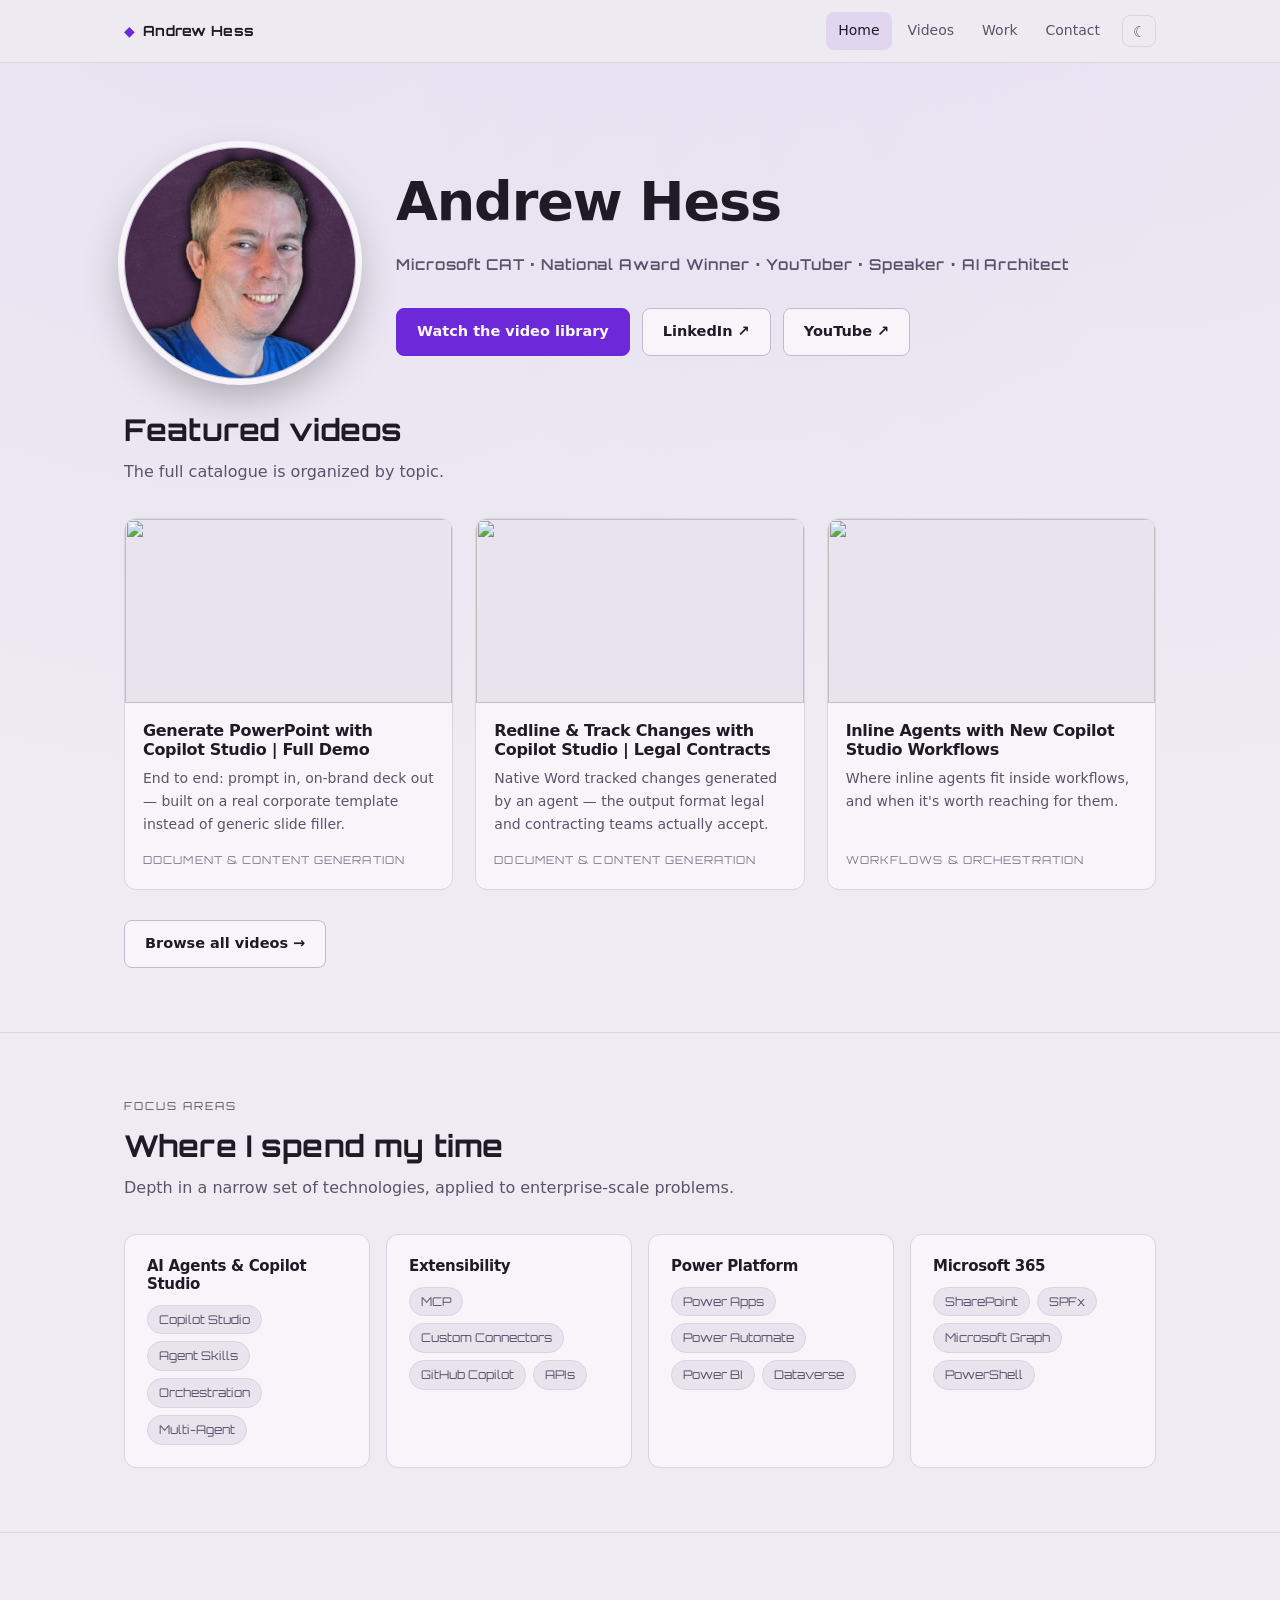
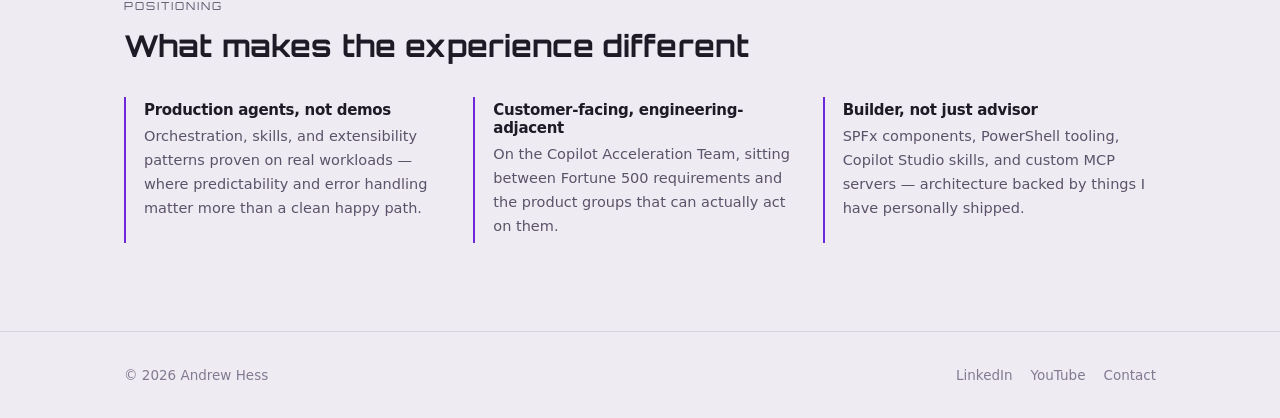
==== index.html @ 70794660 "Initial commit" ====
<!DOCTYPE html>
<html lang="en" data-theme="dark">
<head>
<meta charset="utf-8">
<meta name="viewport" content="width=device-width, initial-scale=1">
<title>Andrew Hess — AI Architect, Microsoft Copilot Acceleration Team</title>
<meta name="description" content="Andrew Hess is an AI Architect (AIA) on the Microsoft Copilot Acceleration Team (CAT), helping Fortune 500 clients design and ship real AI agents on Copilot Studio, M365, and the Power Platform.">
<link rel="preconnect" href="https://fonts.googleapis.com">
<link rel="preconnect" href="https://fonts.gstatic.com" crossorigin>
<link rel="stylesheet" href="https://fonts.googleapis.com/css2?family=Orbitron:wght@400..900&display=swap">
<link rel="stylesheet" href="assets/css/styles.css?v=202608242310">
<link rel="icon" href="data:image/svg+xml,<svg xmlns='http://www.w3.org/2000/svg' viewBox='0 0 32 32'><text y='25' x='3' font-size='24' font-family='monospace' fill='%23a78bfa'>A</text></svg>">
<script src="assets/js/site.js?v=202608242310"></script>
</head>
<body>
<a class="skip-link" href="#main">Skip to content</a>

<header class="site-header">
  <div class="wrap">
    <a class="brand" href="index.html"><span class="brand-mark">&#9670;</span><span class="brand-full">Andrew Hess</span></a>
    <nav class="nav" aria-label="Main">
      <a href="index.html">Home</a>
      <a href="videos.html">Videos</a>
      <a href="work.html">Work</a>
      <a href="contact.html">Contact</a>
      <button class="theme-toggle" type="button" aria-label="Toggle theme">&#9728;</button>
    </nav>
  </div>
</header>

<main id="main">

  <section class="hero">
    <div class="wrap hero-grid">
      <div class="hero-portrait">
        <img src="assets/img/andrew-hess.jpg" width="560" height="560"
             alt="Portrait of Andrew Hess" decoding="async">
      </div>
      <div class="hero-copy">
        <h1>Andrew Hess</h1>
        <p class="org">Microsoft CAT &middot; National Award Winner &middot; YouTuber &middot; Speaker &middot; AI Architect</p>
        <div class="actions">
          <a class="btn btn-primary" href="videos.html">Watch the video library</a>
          <a class="btn" href="https://www.linkedin.com/in/andrewhess123/" target="_blank" rel="noopener noreferrer">LinkedIn &#8599;</a>
          <a class="btn" href="https://www.youtube.com/@andrewhess123" target="_blank" rel="noopener noreferrer">YouTube &#8599;</a>
        </div>
      </div>
    </div>
  </section>

  <section class="section">
    <div class="wrap">
      <div class="section-head">
        <h2>Featured videos</h2>
        <p>The full catalogue is organized by topic.</p>
      </div>
      <div id="featured-videos" data-limit="3" data-pool="10">
        <p class="state">Loading&hellip;</p>
      </div>
      <div class="actions">
        <a class="btn" href="videos.html">Browse all videos &#8594;</a>
      </div>
    </div>
  </section>

  <section class="section">
    <div class="wrap">
      <div class="section-head">
        <p class="eyebrow">Focus areas</p>
        <h2>Where I spend my time</h2>
        <p>Depth in a narrow set of technologies, applied to enterprise-scale problems.</p>
      </div>
      <div class="cap-grid">
        <div class="cap">
          <h3>AI Agents &amp; Copilot Studio</h3>
          <ul>
            <li>Copilot Studio</li>
            <li>Agent Skills</li>
            <li>Orchestration</li>
            <li>Multi-Agent</li>
          </ul>
        </div>
        <div class="cap">
          <h3>Extensibility</h3>
          <ul>
            <li>MCP</li>
            <li>Custom Connectors</li>
            <li>GitHub Copilot</li>
            <li>APIs</li>
          </ul>
        </div>
        <div class="cap">
          <h3>Power Platform</h3>
          <ul>
            <li>Power Apps</li>
            <li>Power Automate</li>
            <li>Power BI</li>
            <li>Dataverse</li>
          </ul>
        </div>
        <div class="cap">
          <h3>Microsoft 365</h3>
          <ul>
            <li>SharePoint</li>
            <li>SPFx</li>
            <li>Microsoft Graph</li>
            <li>PowerShell</li>
          </ul>
        </div>
      </div>
    </div>
  </section>

  <section class="section">
    <div class="wrap">
      <div class="section-head">
        <p class="eyebrow">Positioning</p>
        <h2>What makes the experience different</h2>
      </div>
      <div class="proof">
        <div class="proof-item">
          <h3>Production agents, not demos</h3>
          <p>Orchestration, skills, and extensibility patterns proven on real workloads &mdash; where predictability and error handling matter more than a clean happy path.</p>
        </div>
        <div class="proof-item">
          <h3>Customer-facing, engineering-adjacent</h3>
          <p>On the Copilot Acceleration Team, sitting between Fortune 500 requirements and the product groups that can actually act on them.</p>
        </div>
        <div class="proof-item">
          <h3>Builder, not just advisor</h3>
          <p>SPFx components, PowerShell tooling, Copilot Studio skills, and custom MCP servers &mdash; architecture backed by things I have personally shipped.</p>
        </div>
      </div>
    </div>
  </section>

</main>

<footer class="site-footer">
  <div class="wrap">
    <p>&copy; <span id="year">2026</span> Andrew Hess</p>
    <div class="footer-links">
      <a href="https://www.linkedin.com/in/andrewhess123/" target="_blank" rel="noopener noreferrer">LinkedIn</a>
      <a href="https://www.youtube.com/@andrewhess123" target="_blank" rel="noopener noreferrer">YouTube</a>
      <a href="contact.html">Contact</a>
    </div>
  </div>
</footer>

<script src="assets/js/videos.js?v=202608242310"></script>
</body>
</html>
---- assets/css/styles.css ----
/* ==========================================================================
   Andrew Hess — personal site
   Plain CSS. No build step. Dark-first with a light theme via [data-theme].
   ========================================================================== */

/* ---- Tokens ---- */
:root {
  --bg: #0c0913;
  --bg-tint-a: rgba(139, 92, 246, 0.10);
  --bg-tint-b: rgba(192, 132, 252, 0.06);
  --surface: #16111f;
  --surface-2: #1d1729;
  --border: #2a2238;
  --border-strong: #3a2f4d;
  --text: #ece9f2;
  --text-muted: #a49cb4;
  --text-dim: #776e86;
  --accent: #a78bfa;
  --accent-soft: rgba(167, 139, 250, 0.14);
  --accent-2: #d8b4fe;

  --font-sans: ui-sans-serif, system-ui, -apple-system, "Segoe UI", Roboto,
    "Helvetica Neue", Arial, sans-serif;
  --font-display: "Orbitron", ui-sans-serif, system-ui, "Segoe UI", sans-serif;
  --font-mono: ui-monospace, "Cascadia Mono", "SF Mono", Menlo, Consolas,
    "Liberation Mono", monospace;

  --max-w: 1080px;
  --radius: 12px;
  --radius-sm: 8px;
}

[data-theme="light"] {
  --bg: #eeebf2;
  --bg-tint-a: rgba(124, 58, 237, 0.07);
  --bg-tint-b: rgba(168, 85, 247, 0.05);
  --surface: #f7f5fa;
  --surface-2: #e8e4ee;
  --border: #d9d3e2;
  --border-strong: #c2b9ce;
  --text: #1e1a26;
  --text-muted: #5b5369;
  --text-dim: #837a92;
  --accent: #6d28d9;
  --accent-soft: rgba(109, 40, 217, 0.10);
  --accent-2: #9333ea;
}

/* ---- Base ---- */
*,
*::before,
*::after {
  box-sizing: border-box;
}

html {
  scroll-behavior: smooth;
}

body {
  margin: 0;
  background-color: var(--bg);
  background-image:
    radial-gradient(ellipse 80% 50% at 20% -10%, var(--bg-tint-a), transparent),
    radial-gradient(ellipse 60% 40% at 90% 0%, var(--bg-tint-b), transparent);
  background-repeat: no-repeat;
  color: var(--text);
  font-family: var(--font-sans);
  font-size: 16px;
  line-height: 1.65;
  -webkit-font-smoothing: antialiased;
  text-rendering: optimizeLegibility;
}

img {
  max-width: 100%;
  display: block;
}

a {
  color: var(--accent);
  text-decoration: none;
}

a:hover {
  text-decoration: underline;
}

h1,
h2,
h3 {
  line-height: 1.2;
  letter-spacing: -0.02em;
  margin: 0;
  font-weight: 650;
}

/* Orbitron is a display face — used for section headings and short labels only,
   never for body copy or the name, where its width hurts readability. */
h2 {
  font-family: var(--font-display);
  font-weight: 700;
  letter-spacing: 0.005em;
  line-height: 1.28;
}

p {
  margin: 0;
}

:focus-visible {
  outline: 2px solid var(--accent);
  outline-offset: 3px;
  border-radius: 4px;
}

.wrap {
  width: 100%;
  max-width: var(--max-w);
  margin-inline: auto;
  padding-inline: 24px;
}

.skip-link {
  position: absolute;
  left: -9999px;
}

.skip-link:focus {
  left: 16px;
  top: 16px;
  z-index: 100;
  background: var(--surface);
  border: 1px solid var(--accent);
  padding: 10px 16px;
  border-radius: var(--radius-sm);
}

/* ---- Eyebrow / small caps label ---- */
.eyebrow {
  font-family: var(--font-display);
  font-size: 11px;
  letter-spacing: 0.18em;
  text-transform: uppercase;
  color: var(--accent);
  margin-bottom: 12px;
}

/* ---- Header ---- */
.site-header {
  position: sticky;
  top: 0;
  z-index: 50;
  background: color-mix(in srgb, var(--bg) 88%, transparent);
  backdrop-filter: blur(10px);
  border-bottom: 1px solid var(--border);
}

.site-header .wrap {
  display: flex;
  align-items: center;
  justify-content: space-between;
  gap: 16px;
  height: 62px;
}

.brand {
  font-family: var(--font-display);
  font-weight: 700;
  font-size: 14px;
  letter-spacing: 0.02em;
  color: var(--text);
}

.brand:hover {
  text-decoration: none;
  color: var(--accent);
}

.brand .brand-mark {
  font-family: var(--font-display);
  color: var(--accent);
  margin-right: 8px;
}

.nav {
  display: flex;
  align-items: center;
  gap: 4px;
}

.nav a {
  color: var(--text-muted);
  font-size: 14px;
  padding: 7px 12px;
  border-radius: var(--radius-sm);
}

.nav a:hover {
  color: var(--text);
  background: var(--surface-2);
  text-decoration: none;
}

.nav a[aria-current="page"] {
  color: var(--text);
  background: var(--accent-soft);
}

.theme-toggle {
  margin-left: 6px;
  width: 34px;
  height: 32px;
  display: inline-grid;
  place-items: center;
  font-size: 15px;
  line-height: 1;
  cursor: pointer;
  color: var(--text-muted);
  background: transparent;
  border: 1px solid var(--border);
  border-radius: var(--radius-sm);
}

.theme-toggle:hover {
  color: var(--text);
  border-color: var(--border-strong);
}

/* ---- Hero ---- */
.hero {
  padding: 84px 0 20px;
}

/* The first section after the hero sits tight against it — no divider,
   minimal gap, so the featured content pulls up into view. */
.hero + .section {
  padding-top: 12px;
}

.hero h1 {
  font-size: clamp(34px, 6vw, 54px);
  margin-bottom: 18px;
}

/* Two-column hero: circular portrait on the left, copy to its right. */
.hero-grid {
  display: grid;
  grid-template-columns: auto minmax(0, 1fr);
  align-items: center;
  gap: 40px;
}

.hero-copy {
  min-width: 0;
}

.hero-portrait {
  justify-self: start;
}

.hero-portrait img {
  display: block;
  width: clamp(160px, 20vw, 232px);
  height: auto;
  aspect-ratio: 1 / 1;
  object-fit: cover;
  border-radius: 50%;
  border: 1px solid var(--border-strong);
  box-shadow: 0 0 0 6px var(--surface), 0 18px 40px rgba(0, 0, 0, 0.28);
}

.hero .org {
  font-family: var(--font-display);
  font-size: clamp(12.5px, 1.8vw, 15px);
  color: var(--text-muted);
  font-weight: 600;
  letter-spacing: 0.06em;
  margin-bottom: 26px;
}

.hero .lede {
  font-size: 17px;
  color: var(--text-muted);
  max-width: 62ch;
  margin-bottom: 16px;
}

.hero .lede strong {
  color: var(--text);
  font-weight: 600;
}

/* ---- Buttons ---- */
.actions {
  display: flex;
  flex-wrap: wrap;
  gap: 12px;
  margin-top: 30px;
}

.btn {
  display: inline-flex;
  align-items: center;
  gap: 9px;
  font-size: 14.5px;
  font-weight: 550;
  padding: 11px 20px;
  border-radius: var(--radius-sm);
  border: 1px solid var(--border-strong);
  color: var(--text);
  background: var(--surface);
  transition: border-color 0.18s ease, background 0.18s ease, color 0.18s ease;
}

.btn:hover {
  text-decoration: none;
  border-color: var(--accent);
  color: var(--accent);
}

.btn-primary {
  background: var(--accent);
  border-color: var(--accent);
  color: #150e21;
}

.btn-primary:hover {
  color: #150e21;
  filter: brightness(1.08);
}

[data-theme="light"] .btn-primary {
  color: #faf8fc;
}

[data-theme="light"] .btn-primary:hover {
  color: #faf8fc;
}

/* ---- Sections ---- */
.section {
  padding: 64px 0;
  border-bottom: 1px solid var(--border);
}

.section:last-of-type {
  border-bottom: 0;
}

.section-head {
  margin-bottom: 32px;
  max-width: 68ch;
}

.section-head h2 {
  font-size: clamp(23px, 3.4vw, 30px);
  margin-bottom: 10px;
}

.section-head p {
  color: var(--text-muted);
}

/* ---- Capability grid ---- */
.cap-grid {
  display: grid;
  grid-template-columns: repeat(auto-fit, minmax(240px, 1fr));
  gap: 16px;
}

.cap {
  background: var(--surface);
  border: 1px solid var(--border);
  border-radius: var(--radius);
  padding: 22px;
}

.cap h3 {
  font-size: 15px;
  margin-bottom: 12px;
}

.cap ul {
  margin: 0;
  padding: 0;
  list-style: none;
  display: flex;
  flex-wrap: wrap;
  gap: 7px;
}

.cap li {
  font-family: var(--font-display);
  font-size: 12px;
  color: var(--text-muted);
  background: var(--surface-2);
  border: 1px solid var(--border);
  border-radius: 999px;
  padding: 4px 11px;
}

/* ---- Proof points ---- */
.proof {
  display: grid;
  grid-template-columns: repeat(auto-fit, minmax(220px, 1fr));
  gap: 16px;
}

.proof-item {
  border-left: 2px solid var(--accent);
  padding: 4px 0 4px 18px;
}

.proof-item h3 {
  font-size: 15px;
  margin-bottom: 6px;
}

.proof-item p {
  font-size: 14.5px;
  color: var(--text-muted);
}

/* ---- Video library ---- */
.video-cat {
  margin-bottom: 56px;
}

.video-cat:last-child {
  margin-bottom: 0;
}

.cat-head {
  display: flex;
  align-items: baseline;
  justify-content: space-between;
  gap: 16px;
  flex-wrap: wrap;
  padding-bottom: 12px;
  margin-bottom: 24px;
  border-bottom: 1px solid var(--border);
}

.cat-head h2 {
  font-size: 21px;
}

.cat-head .count {
  font-family: var(--font-display);
  font-size: 12px;
  color: var(--text-dim);
}

.cat-head p {
  flex-basis: 100%;
  color: var(--text-muted);
  font-size: 14.5px;
}

.video-grid {
  display: grid;
  grid-template-columns: repeat(auto-fill, minmax(290px, 1fr));
  gap: 22px;
}

.video-card {
  display: flex;
  flex-direction: column;
  background: var(--surface);
  border: 1px solid var(--border);
  border-radius: var(--radius);
  overflow: hidden;
  color: inherit;
  transition: border-color 0.18s ease, transform 0.18s ease;
}

a.video-card:hover {
  text-decoration: none;
  border-color: var(--accent);
  transform: translateY(-3px);
}

.video-thumb {
  position: relative;
  aspect-ratio: 16 / 9;
  background: var(--surface-2);
  overflow: hidden;
}

.video-thumb img {
  width: 100%;
  height: 100%;
  object-fit: cover;
}

/* placeholder shown when a video has no URL yet */
.video-thumb.is-empty {
  display: grid;
  place-items: center;
  background:
    linear-gradient(135deg, var(--surface-2), var(--surface));
  border-bottom: 1px solid var(--border);
}

.video-thumb.is-empty span {
  font-family: var(--font-display);
  font-size: 11px;
  letter-spacing: 0.14em;
  text-transform: uppercase;
  color: var(--text-dim);
}

.play-badge {
  position: absolute;
  inset: 0;
  display: grid;
  place-items: center;
  background: rgba(18, 10, 28, 0.34);
  opacity: 0;
  transition: opacity 0.18s ease;
}

a.video-card:hover .play-badge {
  opacity: 1;
}

.play-badge span {
  width: 48px;
  height: 48px;
  border-radius: 50%;
  display: grid;
  place-items: center;
  background: var(--accent);
  color: #150e21;
  font-size: 15px;
  padding-left: 3px;
}

.video-body {
  padding: 18px 18px 20px;
  display: flex;
  flex-direction: column;
  gap: 8px;
  flex: 1;
}

.video-body h3 {
  font-size: 16px;
}

.video-body p {
  font-size: 14px;
  color: var(--text-muted);
}

.video-meta {
  margin-top: auto;
  padding-top: 6px;
  font-family: var(--font-display);
  font-size: 11px;
  letter-spacing: 0.1em;
  text-transform: uppercase;
  color: var(--text-dim);
}

.featured-flag {
  color: var(--accent-2);
}

/* ---- Work / projects ---- */
.project-list {
  display: grid;
  gap: 18px;
}

.project {
  background: var(--surface);
  border: 1px solid var(--border);
  border-radius: var(--radius);
  padding: 24px;
}

.project h3 {
  font-size: 17px;
  margin-bottom: 10px;
}

.project p {
  color: var(--text-muted);
  max-width: 78ch;
}

.tags {
  display: flex;
  flex-wrap: wrap;
  gap: 7px;
  margin-top: 14px;
}

.tags span {
  font-family: var(--font-display);
  font-size: 11px;
  color: var(--text-dim);
  border: 1px solid var(--border);
  border-radius: 999px;
  padding: 3px 10px;
}

/* ---- Contact ---- */
.contact-grid {
  display: grid;
  grid-template-columns: repeat(auto-fit, minmax(250px, 1fr));
  gap: 16px;
}

.contact-card {
  display: block;
  background: var(--surface);
  border: 1px solid var(--border);
  border-radius: var(--radius);
  padding: 24px;
  color: inherit;
  transition: border-color 0.18s ease, transform 0.18s ease;
}

a.contact-card:hover {
  text-decoration: none;
  border-color: var(--accent);
  transform: translateY(-3px);
}

.contact-card .label {
  font-family: var(--font-display);
  font-size: 11px;
  letter-spacing: 0.16em;
  text-transform: uppercase;
  color: var(--text-dim);
  margin-bottom: 8px;
}

.contact-card .value {
  font-size: 16px;
  font-weight: 550;
  word-break: break-word;
}

/* ---- Footer ---- */
.site-footer {
  border-top: 1px solid var(--border);
  padding: 32px 0;
  margin-top: 24px;
}

.site-footer .wrap {
  display: flex;
  flex-wrap: wrap;
  gap: 12px;
  align-items: center;
  justify-content: space-between;
}

.site-footer p,
.site-footer a {
  font-size: 13.5px;
  color: var(--text-dim);
}

.footer-links {
  display: flex;
  gap: 18px;
}

/* ---- Loading / empty states ---- */
.state {
  font-family: var(--font-display);
  font-size: 13px;
  color: var(--text-dim);
  padding: 20px 0;
}

/* ---- Motion / responsive ---- */
@media (prefers-reduced-motion: reduce) {
  html {
    scroll-behavior: auto;
  }

  * {
    transition: none !important;
  }
}

@media (max-width: 760px) {
  .hero-grid {
    grid-template-columns: 1fr;
    justify-items: center;
    text-align: center;
    gap: 24px;
  }

  .hero-portrait {
    justify-self: center;
  }

  .hero-copy .actions {
    justify-content: center;
  }
}

@media (max-width: 640px) {
  .hero {
    padding: 56px 0 16px;
  }

  .hero + .section {
    padding-top: 8px;
  }

  .section {
    padding: 48px 0;
  }

  .nav a {
    padding: 7px 9px;
    font-size: 13.5px;
  }

  .brand span.brand-full {
    display: none;
  }
}
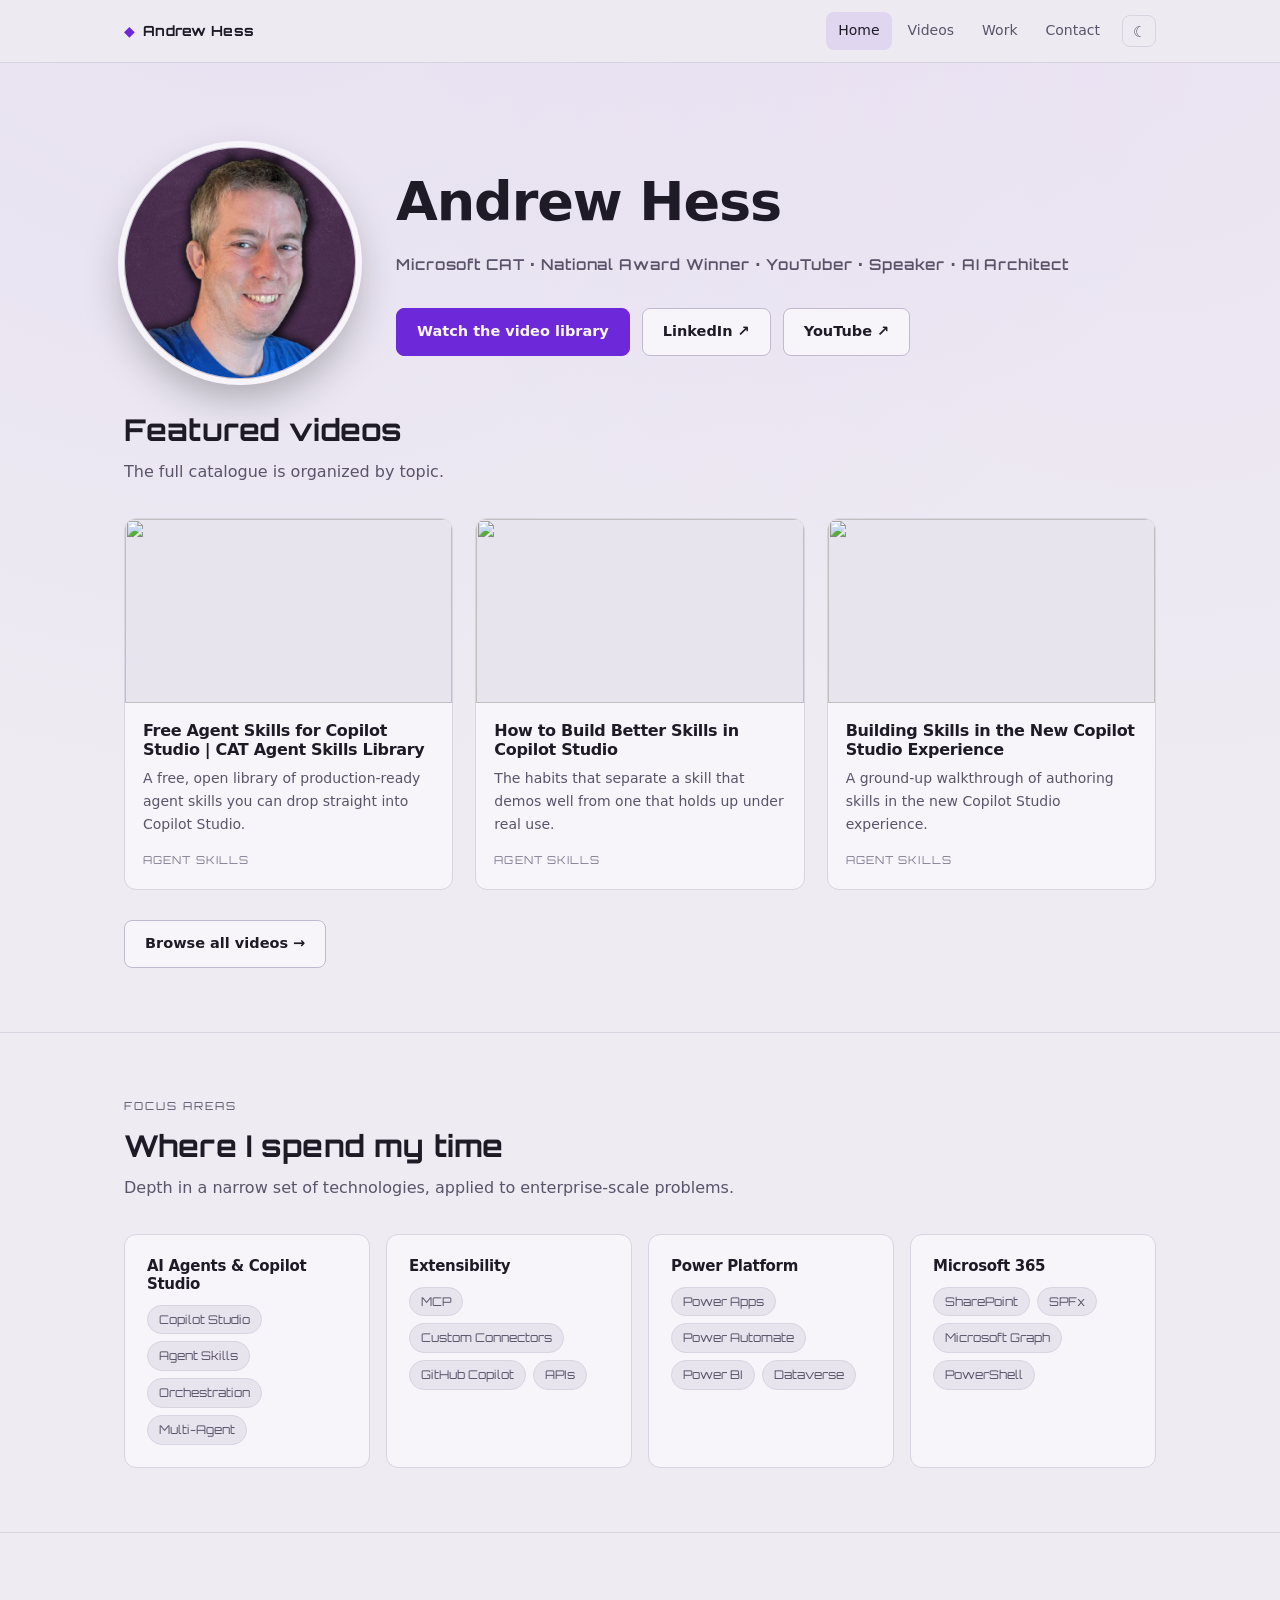
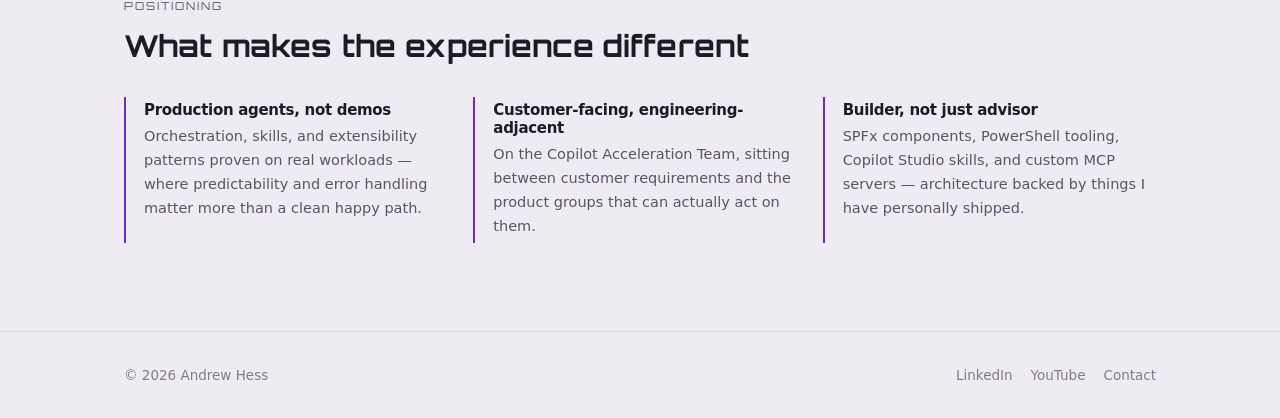
==== commit 3a3fb78d: "Remove Fortune 500 references Co-authored-by: Copilot <223556219+Copilot@users.noreply.github.com>" ====
--- a/index.html
+++ b/index.html
@@ -4,7 +4,7 @@
 <meta charset="utf-8">
 <meta name="viewport" content="width=device-width, initial-scale=1">
 <title>Andrew Hess — AI Architect, Microsoft Copilot Acceleration Team</title>
-<meta name="description" content="Andrew Hess is an AI Architect (AIA) on the Microsoft Copilot Acceleration Team (CAT), helping Fortune 500 clients design and ship real AI agents on Copilot Studio, M365, and the Power Platform.">
+<meta name="description" content="Andrew Hess is an AI Architect (AIA) on the Microsoft Copilot Acceleration Team (CAT), helping clients design and ship real AI agents on Copilot Studio, M365, and the Power Platform.">
 <link rel="preconnect" href="https://fonts.googleapis.com">
 <link rel="preconnect" href="https://fonts.gstatic.com" crossorigin>
 <link rel="stylesheet" href="https://fonts.googleapis.com/css2?family=Orbitron:wght@400..900&display=swap">
@@ -124,7 +124,7 @@
         </div>
         <div class="proof-item">
           <h3>Customer-facing, engineering-adjacent</h3>
-          <p>On the Copilot Acceleration Team, sitting between Fortune 500 requirements and the product groups that can actually act on them.</p>
+          <p>On the Copilot Acceleration Team, sitting between customer requirements and the product groups that can actually act on them.</p>
         </div>
         <div class="proof-item">
           <h3>Builder, not just advisor</h3>
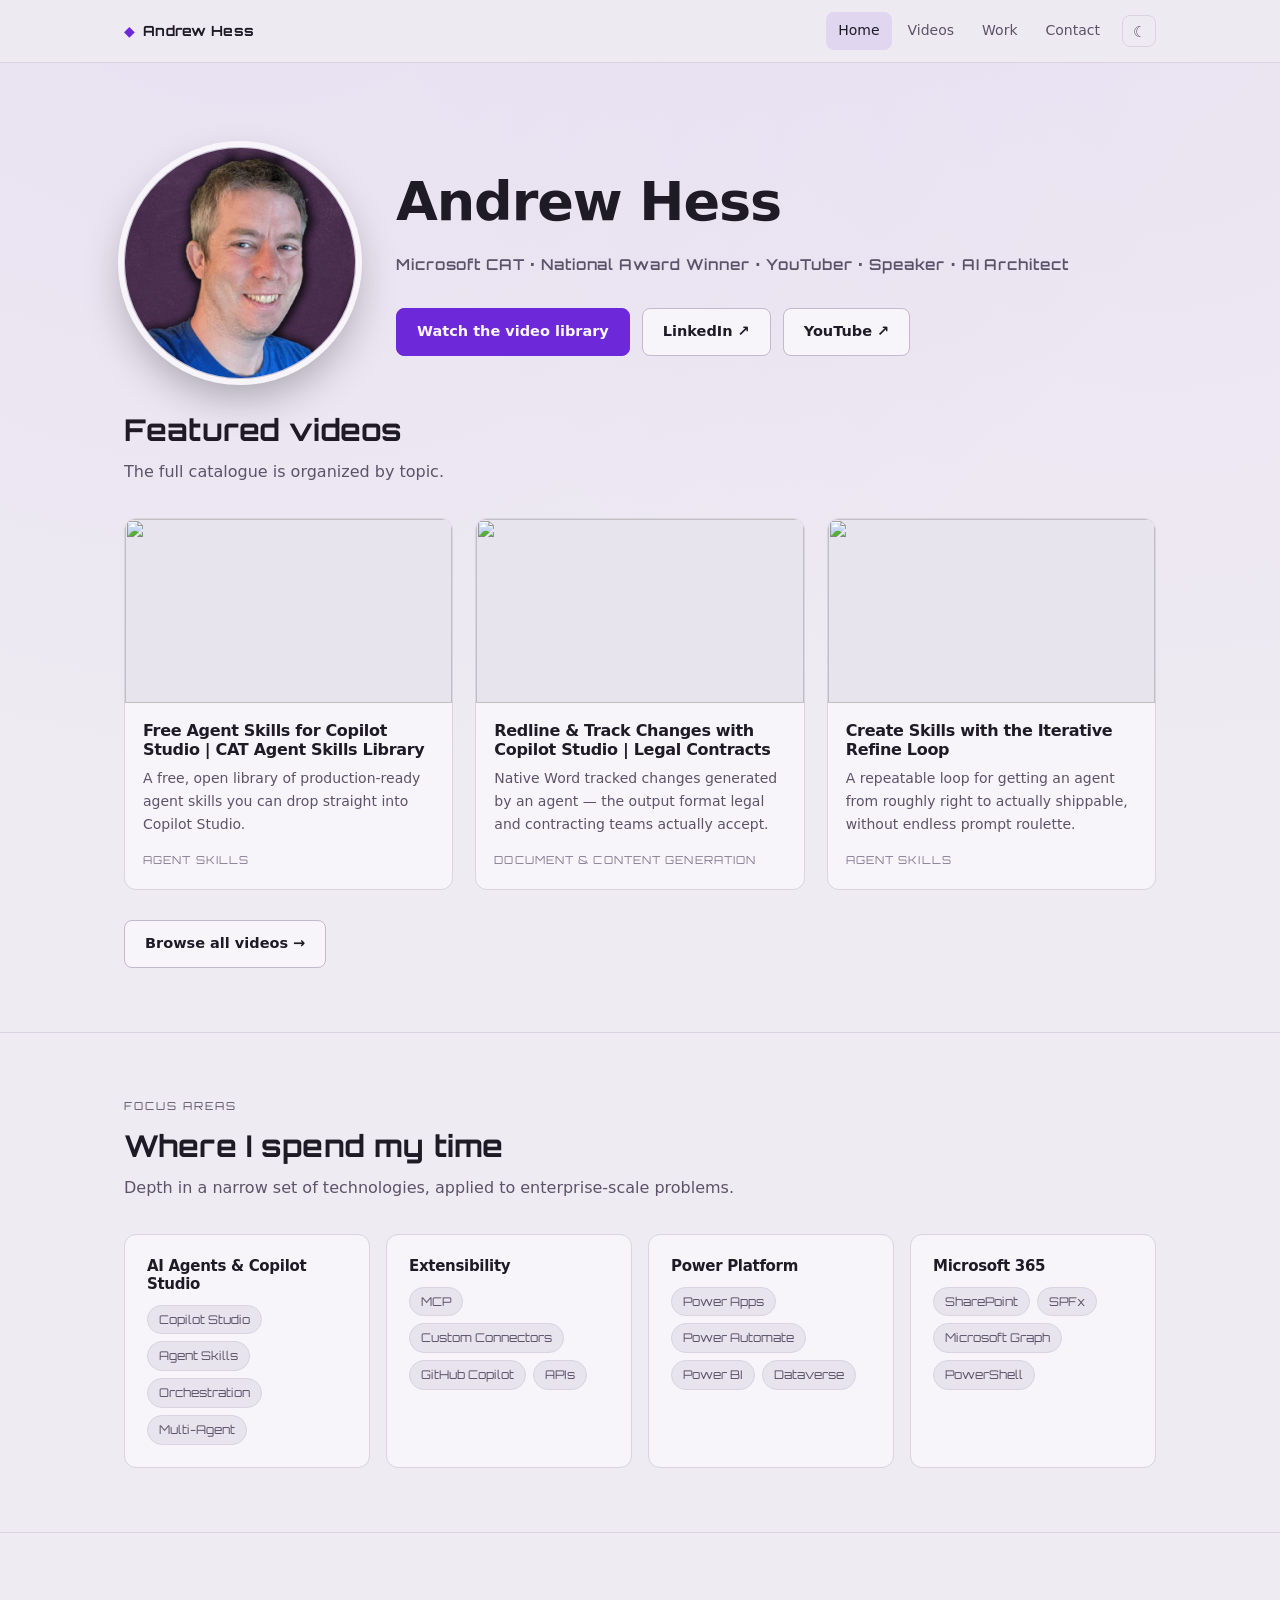
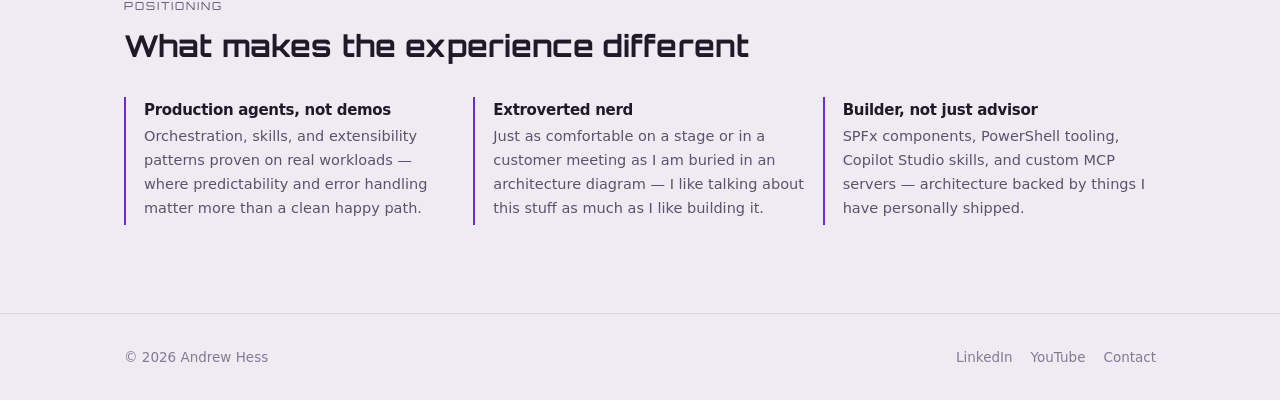
==== commit 679fa654: "Replace Copilot Acceleration Team blurb with extroverted nerd line Co-authored-by: Copilot <22355621" ====
--- a/index.html
+++ b/index.html
@@ -123,8 +123,8 @@
           <p>Orchestration, skills, and extensibility patterns proven on real workloads &mdash; where predictability and error handling matter more than a clean happy path.</p>
         </div>
         <div class="proof-item">
-          <h3>Customer-facing, engineering-adjacent</h3>
-          <p>On the Copilot Acceleration Team, sitting between customer requirements and the product groups that can actually act on them.</p>
+          <h3>Extroverted nerd</h3>
+          <p>Just as comfortable on a stage or in a customer meeting as I am buried in an architecture diagram &mdash; I like talking about this stuff as much as I like building it.</p>
         </div>
         <div class="proof-item">
           <h3>Builder, not just advisor</h3>
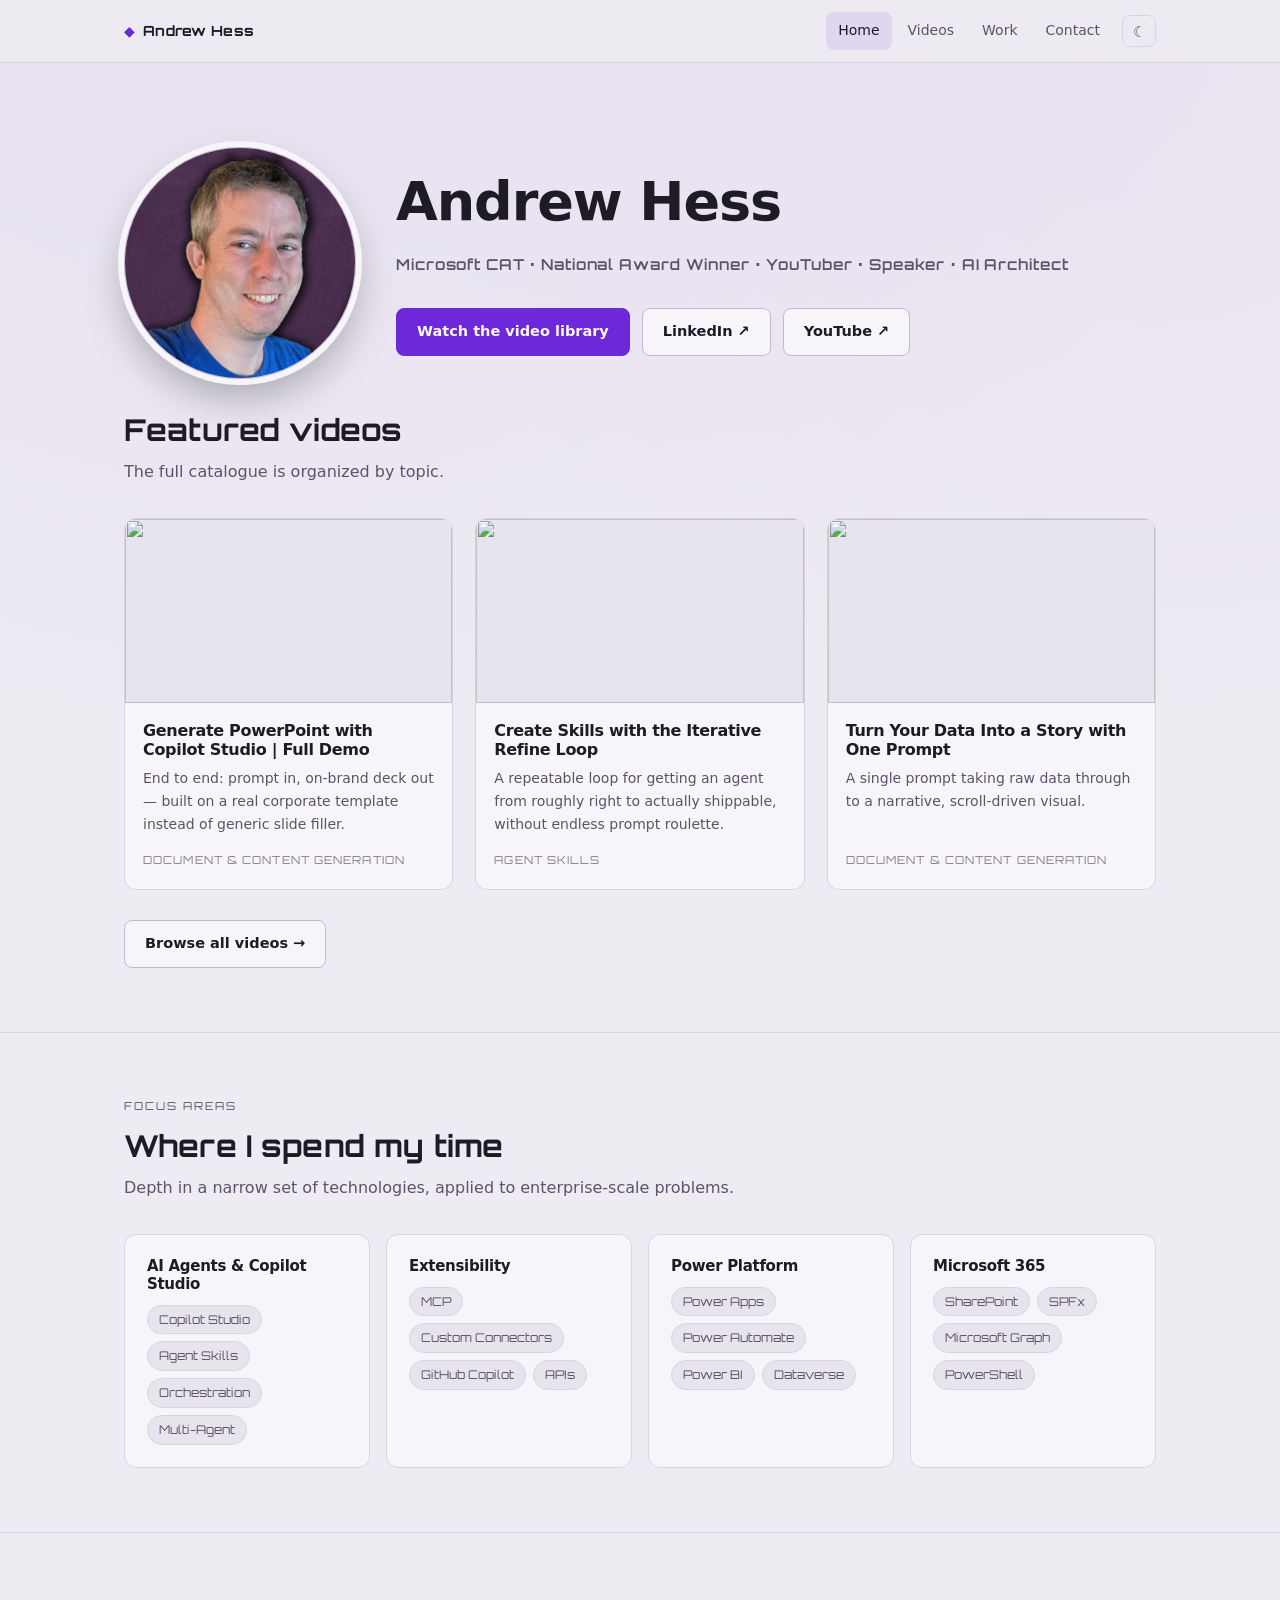
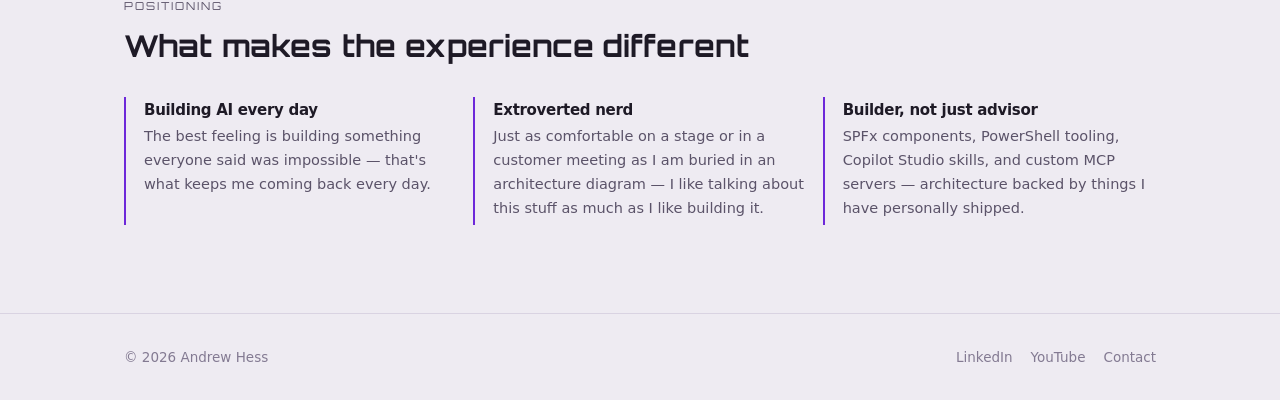
==== commit 2611d407: "Update proof-item copy about building AI Co-authored-by: Copilot <223556219+Copilot@users.noreply.gi" ====
--- a/index.html
+++ b/index.html
@@ -119,8 +119,8 @@
       </div>
       <div class="proof">
         <div class="proof-item">
-          <h3>Production agents, not demos</h3>
-          <p>Orchestration, skills, and extensibility patterns proven on real workloads &mdash; where predictability and error handling matter more than a clean happy path.</p>
+          <h3>Building AI every day</h3>
+          <p>The best feeling is building something everyone said was impossible &mdash; that's what keeps me coming back every day.</p>
         </div>
         <div class="proof-item">
           <h3>Extroverted nerd</h3>
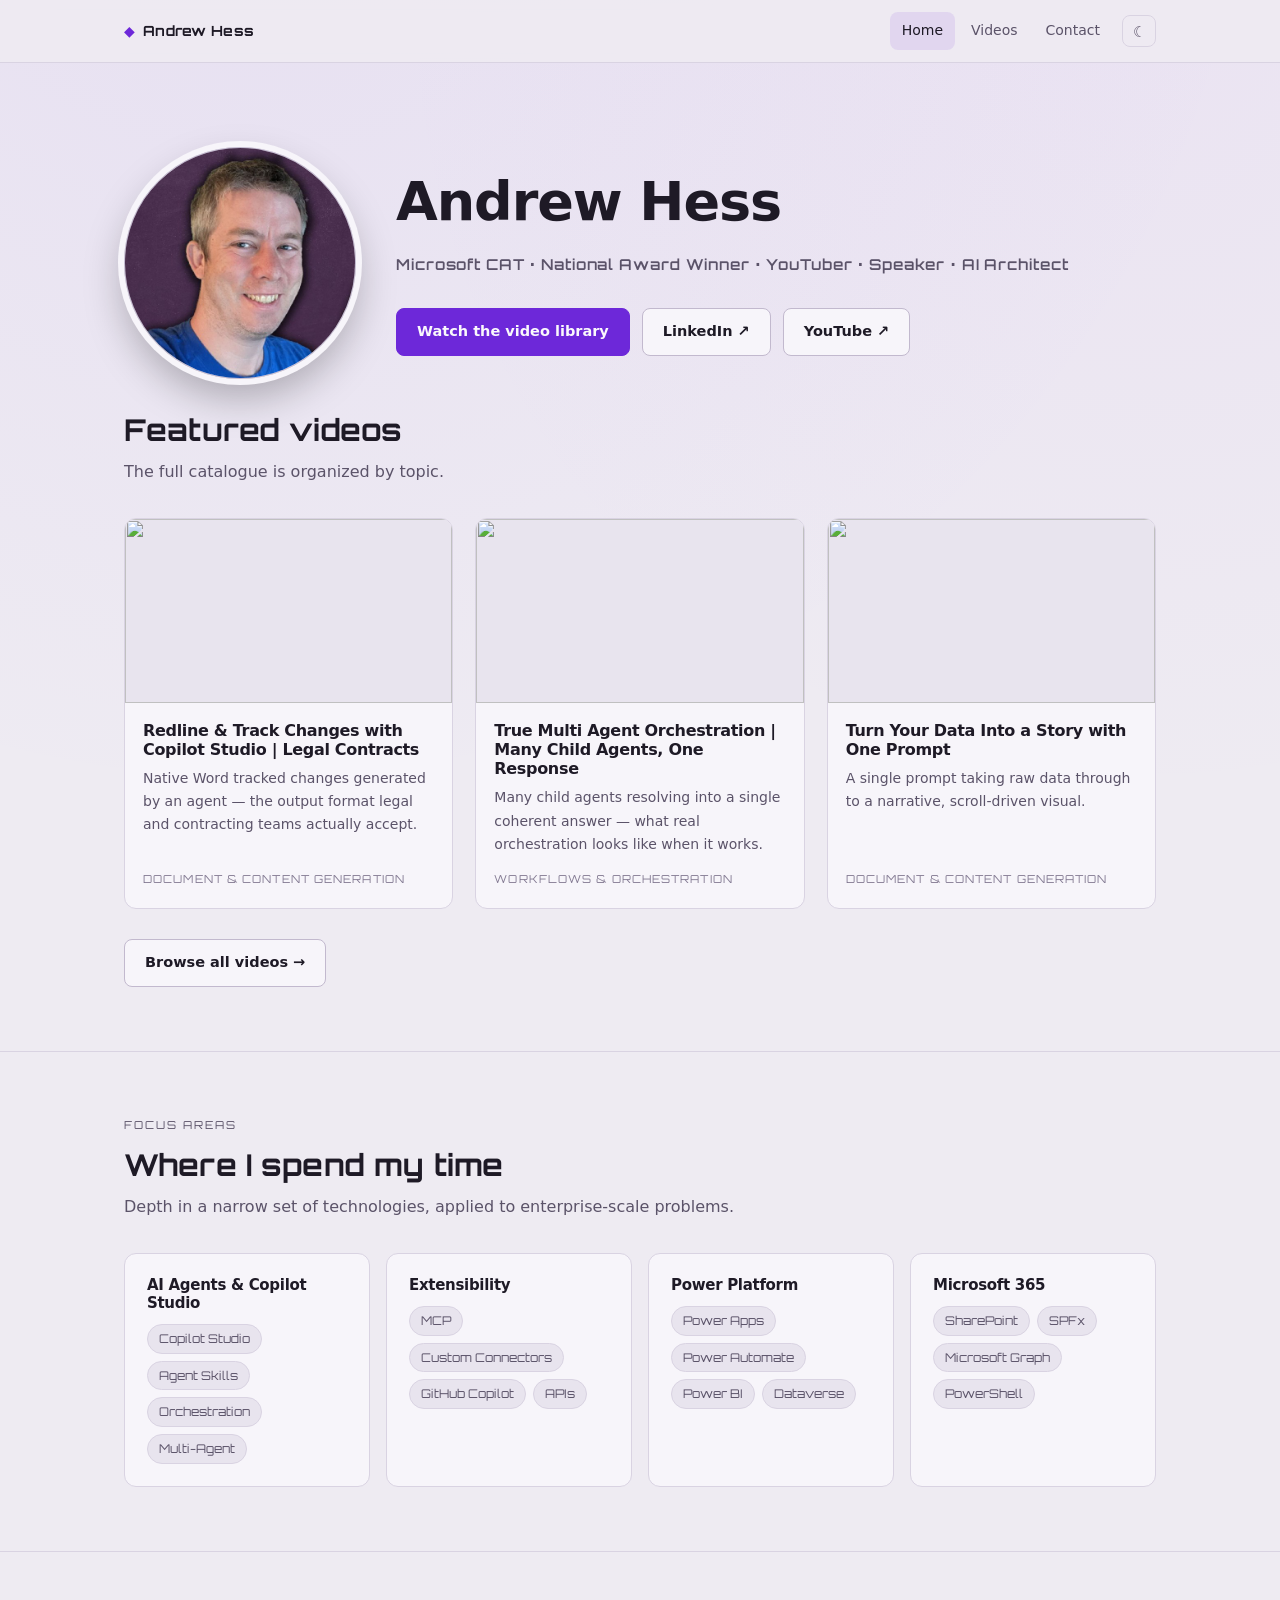
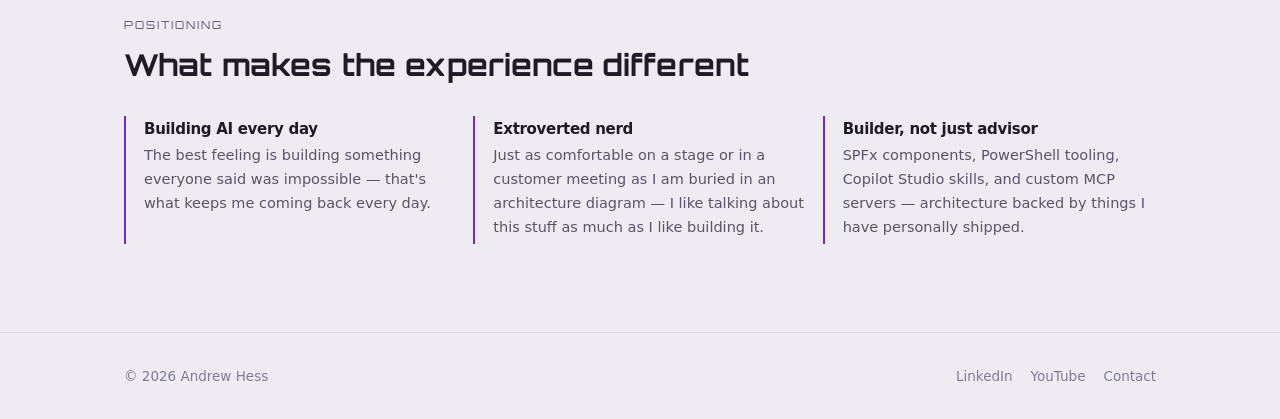
==== commit fb77f665: "Hide Work nav link until ready Co-authored-by: Copilot <223556219+Copilot@users.noreply.github.com>" ====
--- a/index.html
+++ b/index.html
@@ -21,7 +21,6 @@
     <nav class="nav" aria-label="Main">
       <a href="index.html">Home</a>
       <a href="videos.html">Videos</a>
-      <a href="work.html">Work</a>
       <a href="contact.html">Contact</a>
       <button class="theme-toggle" type="button" aria-label="Toggle theme">&#9728;</button>
     </nav>
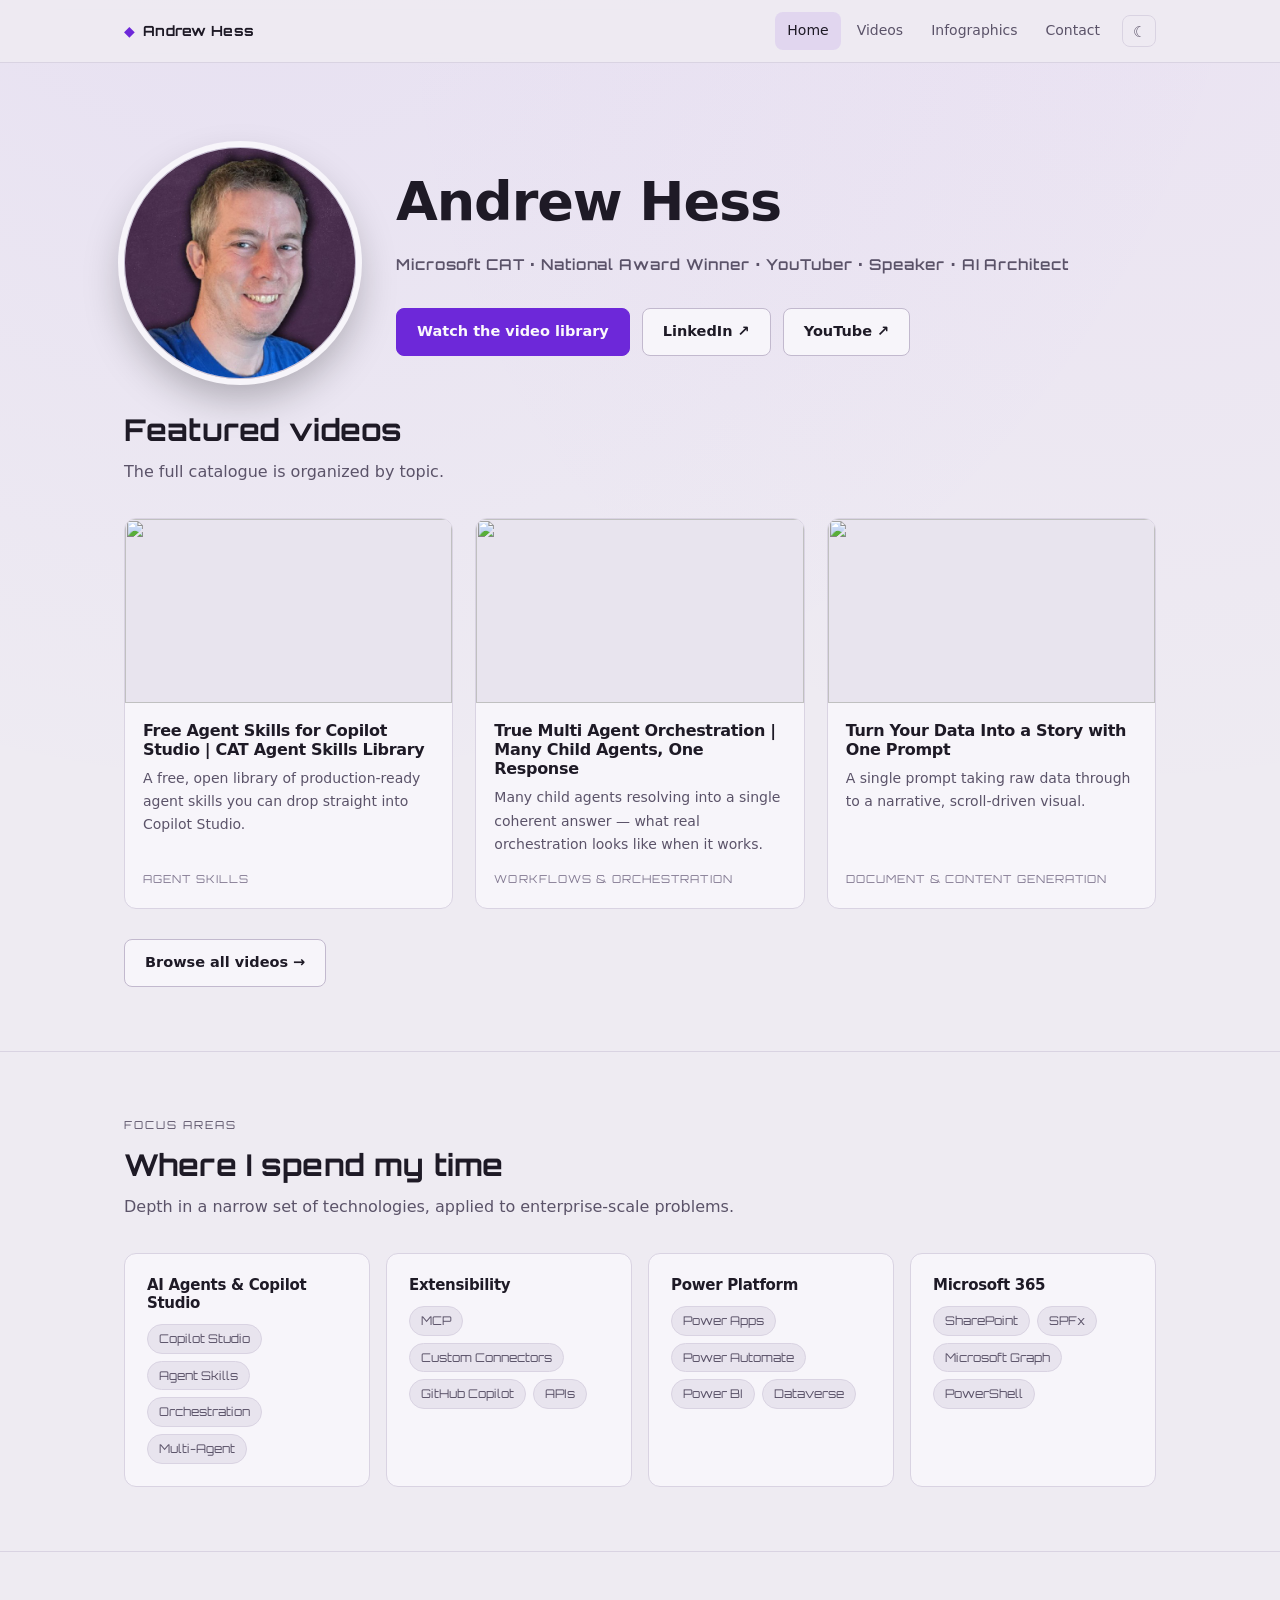
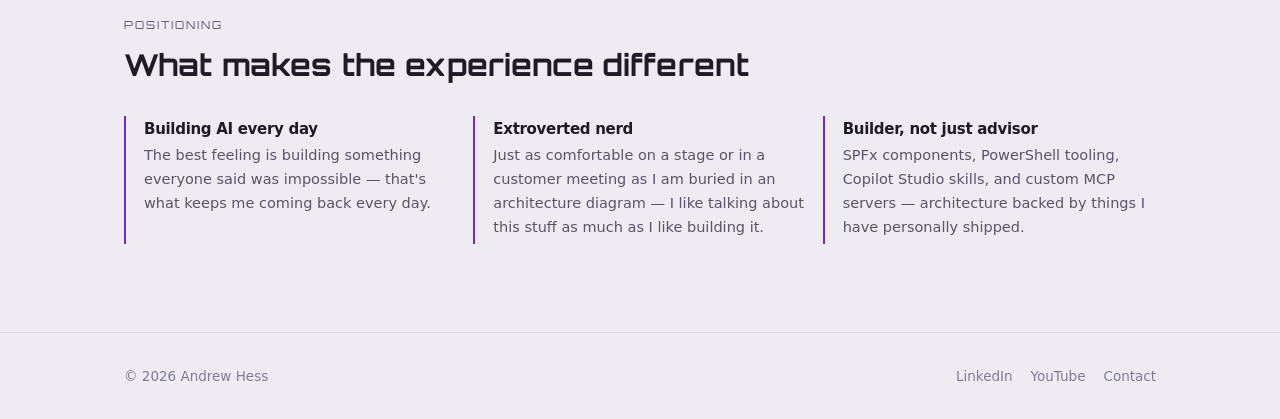
==== commit 491c8a34: "Add Infographics tab and Workflow Nodes #1" ====
--- a/index.html
+++ b/index.html
@@ -21,6 +21,7 @@
     <nav class="nav" aria-label="Main">
       <a href="index.html">Home</a>
       <a href="videos.html">Videos</a>
+      <a href="infographics.html">Infographics</a>
       <a href="contact.html">Contact</a>
       <button class="theme-toggle" type="button" aria-label="Toggle theme">&#9728;</button>
     </nav>
--- a/assets/css/styles.css
+++ b/assets/css/styles.css
@@ -310,7 +310,13 @@
   border: 1px solid var(--border-strong);
   color: var(--text);
   background: var(--surface);
+  cursor: pointer;
   transition: border-color 0.18s ease, background 0.18s ease, color 0.18s ease;
+}
+
+.btn-sm {
+  font-size: 13px;
+  padding: 7px 14px;
 }
 
 .btn:hover {
@@ -605,6 +611,208 @@
   border: 1px solid var(--border);
   border-radius: 999px;
   padding: 3px 10px;
+}
+
+/* ---- Infographics ---- */
+.infographic-grid {
+  display: grid;
+  grid-template-columns: repeat(auto-fill, minmax(320px, 1fr));
+  gap: 24px;
+}
+
+.infographic-card {
+  display: flex;
+  flex-direction: column;
+  background: var(--surface);
+  border: 1px solid var(--border);
+  border-radius: var(--radius);
+  overflow: hidden;
+  transition: border-color 0.18s ease, transform 0.18s ease, box-shadow 0.18s ease;
+}
+
+.infographic-card:hover {
+  border-color: var(--accent);
+  transform: translateY(-3px);
+  box-shadow: 0 12px 30px rgba(0, 0, 0, 0.25);
+}
+
+.infographic-thumb-wrap {
+  position: relative;
+  background: var(--surface-2);
+  border-bottom: 1px solid var(--border);
+  overflow: hidden;
+  cursor: pointer;
+  aspect-ratio: 4 / 5;
+  display: flex;
+  align-items: center;
+  justify-content: center;
+}
+
+.infographic-thumb-wrap img {
+  width: 100%;
+  height: 100%;
+  object-fit: cover;
+  object-position: top center;
+  transition: transform 0.22s ease;
+}
+
+.infographic-card:hover .infographic-thumb-wrap img {
+  transform: scale(1.02);
+}
+
+.infographic-badge {
+  position: absolute;
+  top: 12px;
+  left: 12px;
+  font-family: var(--font-display);
+  font-size: 12px;
+  font-weight: 700;
+  letter-spacing: 0.08em;
+  background: var(--surface);
+  color: var(--accent);
+  border: 1px solid var(--border-strong);
+  border-radius: 999px;
+  padding: 4px 11px;
+  box-shadow: 0 2px 8px rgba(0, 0, 0, 0.4);
+  z-index: 2;
+}
+
+[data-theme="light"] .infographic-badge {
+  background: #ffffff;
+  color: var(--accent);
+  border-color: var(--border-strong);
+  box-shadow: 0 2px 8px rgba(0, 0, 0, 0.12);
+}
+
+.infographic-zoom-overlay {
+  position: absolute;
+  inset: 0;
+  display: grid;
+  place-items: center;
+  background: rgba(18, 10, 28, 0.4);
+  opacity: 0;
+  transition: opacity 0.18s ease;
+}
+
+.infographic-card:hover .infographic-zoom-overlay {
+  opacity: 1;
+}
+
+.infographic-zoom-overlay span {
+  font-family: var(--font-display);
+  font-size: 12px;
+  font-weight: 700;
+  letter-spacing: 0.08em;
+  padding: 8px 16px;
+  border-radius: 999px;
+  background: var(--accent);
+  color: #150e21;
+}
+
+[data-theme="light"] .infographic-zoom-overlay span {
+  color: #faf8fc;
+}
+
+.infographic-body {
+  padding: 20px;
+  display: flex;
+  flex-direction: column;
+  gap: 10px;
+  flex: 1;
+}
+
+.infographic-body h3 {
+  font-size: 17px;
+}
+
+.infographic-body p {
+  font-size: 14px;
+  color: var(--text-muted);
+}
+
+.infographic-actions {
+  margin-top: auto;
+  padding-top: 12px;
+  display: flex;
+  align-items: center;
+  gap: 10px;
+}
+
+/* ---- Infographic Lightbox Modal ---- */
+.lightbox-backdrop {
+  position: fixed;
+  inset: 0;
+  z-index: 100;
+  background: rgba(10, 7, 16, 0.88);
+  backdrop-filter: blur(8px);
+  display: flex;
+  align-items: center;
+  justify-content: center;
+  padding: 24px;
+}
+
+.lightbox-backdrop[hidden] {
+  display: none !important;
+}
+
+.lightbox-content {
+  position: relative;
+  max-width: 92vw;
+  max-height: 92vh;
+  display: flex;
+  flex-direction: column;
+  align-items: center;
+  background: var(--surface);
+  border: 1px solid var(--border-strong);
+  border-radius: var(--radius);
+  padding: 16px;
+  box-shadow: 0 24px 60px rgba(0, 0, 0, 0.6);
+}
+
+.lightbox-img {
+  max-width: 100%;
+  max-height: calc(92vh - 80px);
+  object-fit: contain;
+  border-radius: var(--radius-sm);
+}
+
+.lightbox-controls {
+  display: flex;
+  align-items: center;
+  justify-content: space-between;
+  width: 100%;
+  padding-top: 12px;
+  gap: 16px;
+}
+
+.lightbox-title {
+  font-family: var(--font-display);
+  font-size: 14px;
+  color: var(--text);
+  font-weight: 600;
+}
+
+.lightbox-close {
+  position: absolute;
+  top: -12px;
+  right: -12px;
+  width: 34px;
+  height: 34px;
+  border-radius: 50%;
+  background: var(--surface-2);
+  color: var(--text);
+  border: 1px solid var(--border-strong);
+  font-size: 20px;
+  display: grid;
+  place-items: center;
+  cursor: pointer;
+  line-height: 1;
+  z-index: 10;
+}
+
+.lightbox-close:hover {
+  background: var(--accent);
+  color: #150e21;
 }
 
 /* ---- Contact ---- */
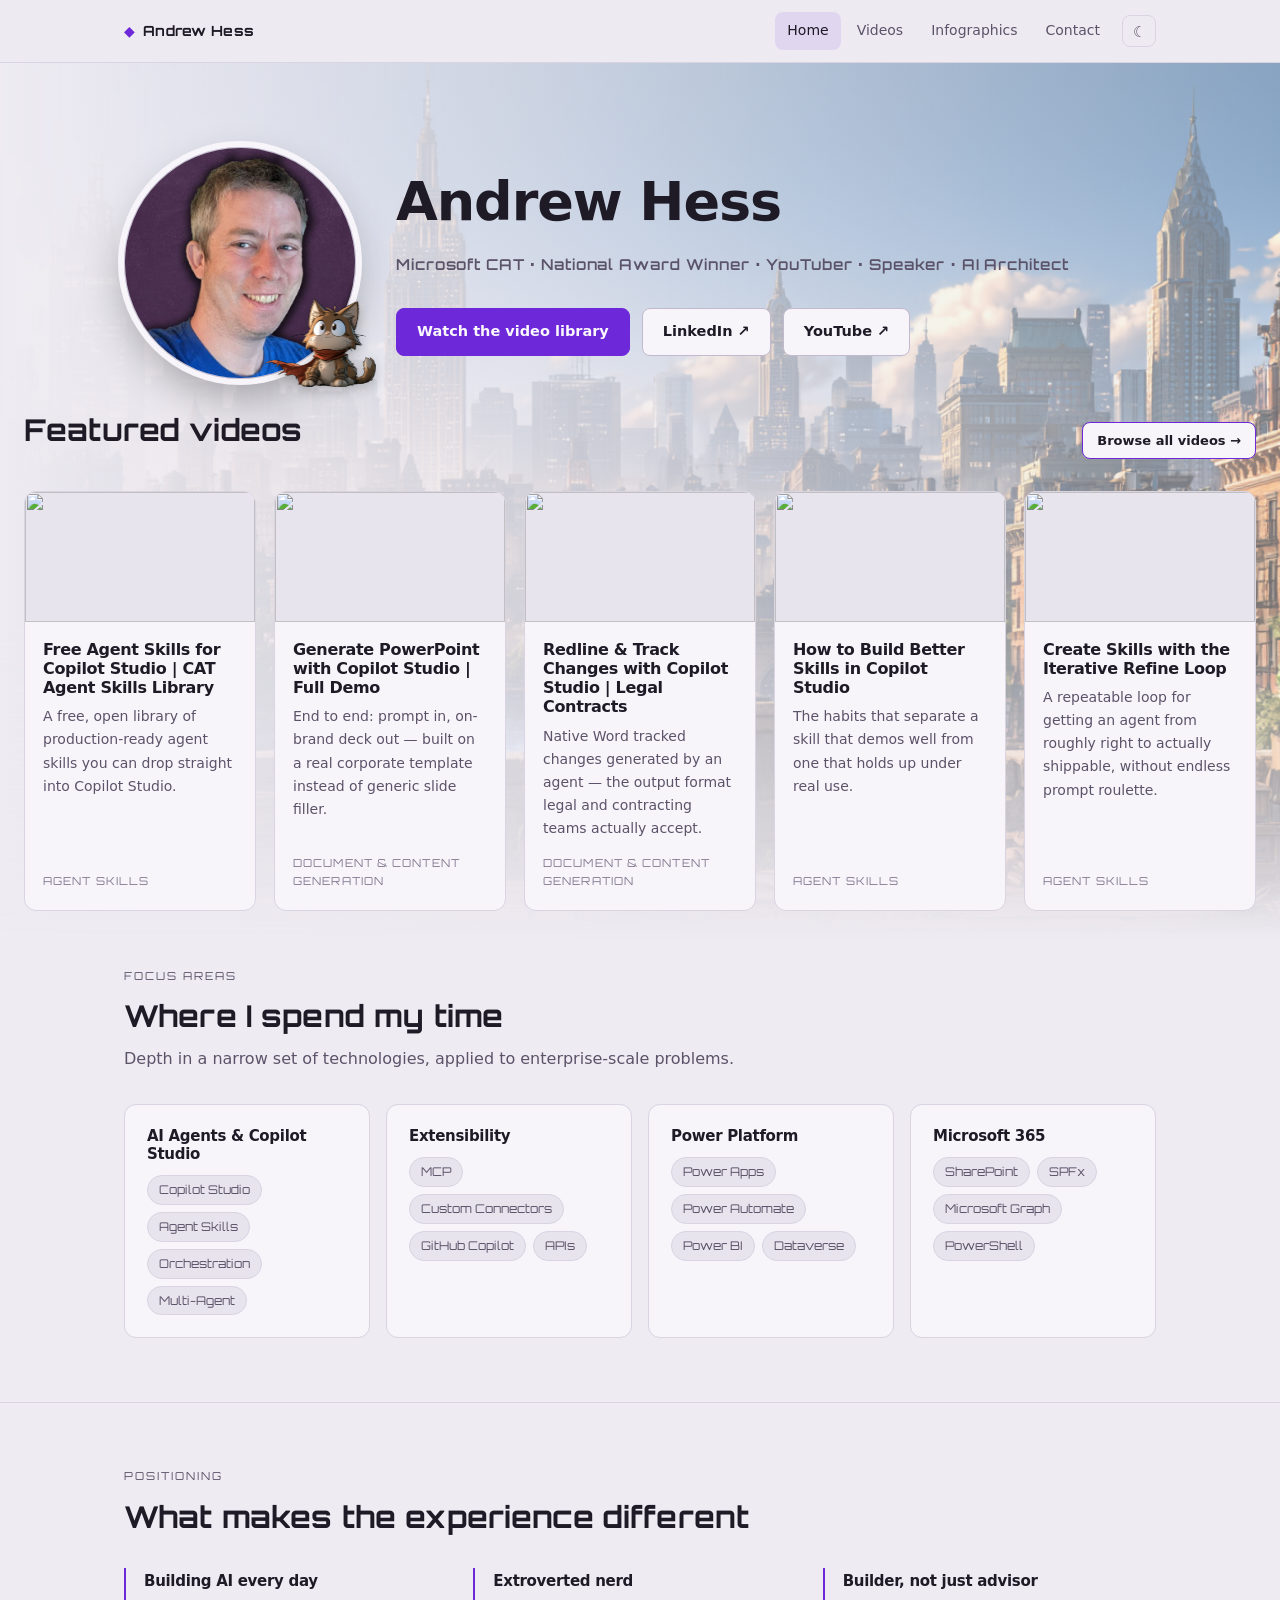
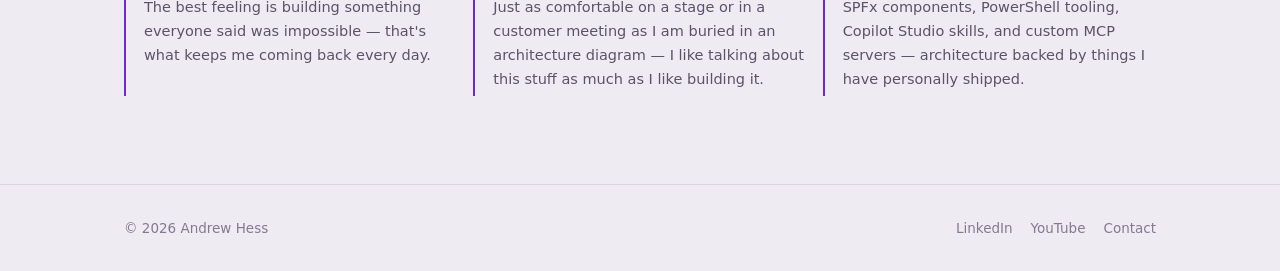
==== commit aff6ab30: "Refresh homepage hero and expand featured video layout Add city backdrop and portrait mascot, displa" ====
--- a/index.html
+++ b/index.html
@@ -8,7 +8,7 @@
 <link rel="preconnect" href="https://fonts.googleapis.com">
 <link rel="preconnect" href="https://fonts.gstatic.com" crossorigin>
 <link rel="stylesheet" href="https://fonts.googleapis.com/css2?family=Orbitron:wght@400..900&display=swap">
-<link rel="stylesheet" href="assets/css/styles.css?v=202608242310">
+<link rel="stylesheet" href="assets/css/styles.css?v=202610071351">
 <link rel="icon" href="data:image/svg+xml,<svg xmlns='http://www.w3.org/2000/svg' viewBox='0 0 32 32'><text y='25' x='3' font-size='24' font-family='monospace' fill='%23a78bfa'>A</text></svg>">
 <script src="assets/js/site.js?v=202608242310"></script>
 </head>
@@ -30,11 +30,14 @@
 
 <main id="main">
 
+  <div class="home-showcase">
   <section class="hero">
     <div class="wrap hero-grid">
       <div class="hero-portrait">
-        <img src="assets/img/andrew-hess.jpg" width="560" height="560"
+        <img class="hero-photo" src="assets/img/andrew-hess.jpg" width="560" height="560"
              alt="Portrait of Andrew Hess" decoding="async">
+        <img class="hero-mascot" src="assets/img/cat-cape.png" width="898" height="702"
+             alt="" decoding="async">
       </div>
       <div class="hero-copy">
         <h1>Andrew Hess</h1>
@@ -48,21 +51,19 @@
     </div>
   </section>
 
-  <section class="section">
-    <div class="wrap">
-      <div class="section-head">
+  <section class="section featured-section">
+    <div class="wrap featured-wrap">
+      <div class="section-head featured-head">
         <h2>Featured videos</h2>
-        <p>The full catalogue is organized by topic.</p>
+        <a class="btn btn-sm" href="videos.html">Browse all videos &#8594;</a>
       </div>
-      <div id="featured-videos" data-limit="3" data-pool="10">
+      <div id="featured-videos" data-limit="5" data-pool="12">
         <p class="state">Loading&hellip;</p>
-      </div>
-      <div class="actions">
-        <a class="btn" href="videos.html">Browse all videos &#8594;</a>
       </div>
     </div>
   </section>
 
+  </div>
   <section class="section">
     <div class="wrap">
       <div class="section-head">
@@ -147,6 +148,6 @@
   </div>
 </footer>
 
-<script src="assets/js/videos.js?v=202608242310"></script>
+<script src="assets/js/videos.js?v=202610071342"></script>
 </body>
 </html>
--- a/assets/css/styles.css
+++ b/assets/css/styles.css
@@ -229,7 +229,37 @@
 
 /* ---- Hero ---- */
 .hero {
+  position: relative;
   padding: 84px 0 20px;
+}
+
+.home-showcase {
+  position: relative;
+}
+
+.home-showcase::before {
+  content: "";
+  position: absolute;
+  inset: 0;
+  background:
+    linear-gradient(
+      to bottom,
+      transparent 65%,
+      var(--bg) 100%
+    ),
+    linear-gradient(
+      90deg,
+      var(--bg) 0%,
+      color-mix(in srgb, var(--bg) 78%, transparent) 42%,
+      color-mix(in srgb, var(--bg) 38%, transparent) 100%
+    ),
+    url("../img/cat-hero-background.png") center center / cover no-repeat;
+  pointer-events: none;
+}
+
+.hero > .wrap,
+.featured-section {
+  position: relative;
 }
 
 /* The first section after the hero sits tight against it — no divider,
@@ -255,11 +285,26 @@
   min-width: 0;
 }
 
+.hero-copy .actions {
+  align-items: center;
+}
+
+.hero-mascot {
+  position: absolute;
+  right: -20px;
+  bottom: -8px;
+  width: 112px;
+  height: auto;
+  filter: drop-shadow(0 4px 6px rgba(0, 0, 0, 0.22));
+  pointer-events: none;
+}
+
 .hero-portrait {
+  position: relative;
   justify-self: start;
 }
 
-.hero-portrait img {
+.hero-photo {
   display: block;
   width: clamp(160px, 20vw, 232px);
   height: auto;
@@ -470,6 +515,45 @@
   gap: 22px;
 }
 
+.featured-head {
+  max-width: none;
+  display: flex;
+  align-items: end;
+  justify-content: space-between;
+  gap: 24px;
+}
+
+.featured-head p {
+  text-align: right;
+}
+
+.featured-head .btn {
+  border: 1px solid var(--accent);
+}
+
+.featured-wrap {
+  max-width: 1680px;
+}
+
+.section.featured-section {
+  padding-bottom: 28px;
+}
+
+.home-showcase + .section {
+  padding-top: 28px;
+}
+
+.featured-grid {
+  grid-template-columns: repeat(5, minmax(0, 1fr));
+  gap: 18px;
+}
+
+@media (max-width: 1200px) {
+  .featured-grid {
+    grid-template-columns: repeat(3, minmax(0, 1fr));
+  }
+}
+
 .video-card {
   display: flex;
   flex-direction: column;
@@ -899,6 +983,22 @@
 }
 
 @media (max-width: 760px) {
+  .hero-mascot {
+    width: 88px;
+    right: -16px;
+  }
+
+  .home-showcase::before {
+    background:
+      linear-gradient(
+        180deg,
+        var(--bg) 0%,
+        color-mix(in srgb, var(--bg) 76%, transparent) 48%,
+        var(--bg) 100%
+      ),
+      url("../img/cat-hero-background.png") center center / cover no-repeat;
+  }
+
   .hero-grid {
     grid-template-columns: 1fr;
     justify-items: center;
@@ -913,6 +1013,21 @@
   .hero-copy .actions {
     justify-content: center;
   }
+
+  .featured-head {
+    align-items: start;
+    flex-direction: column;
+    gap: 6px;
+  }
+
+  .featured-head p {
+    text-align: left;
+  }
+
+  .featured-grid {
+    grid-template-columns: repeat(2, minmax(0, 1fr));
+  }
+
 }
 
 @media (max-width: 640px) {
@@ -936,4 +1051,11 @@
   .brand span.brand-full {
     display: none;
   }
-}
+
+}
+
+@media (max-width: 460px) {
+  .featured-grid {
+    grid-template-columns: 1fr;
+  }
+}
